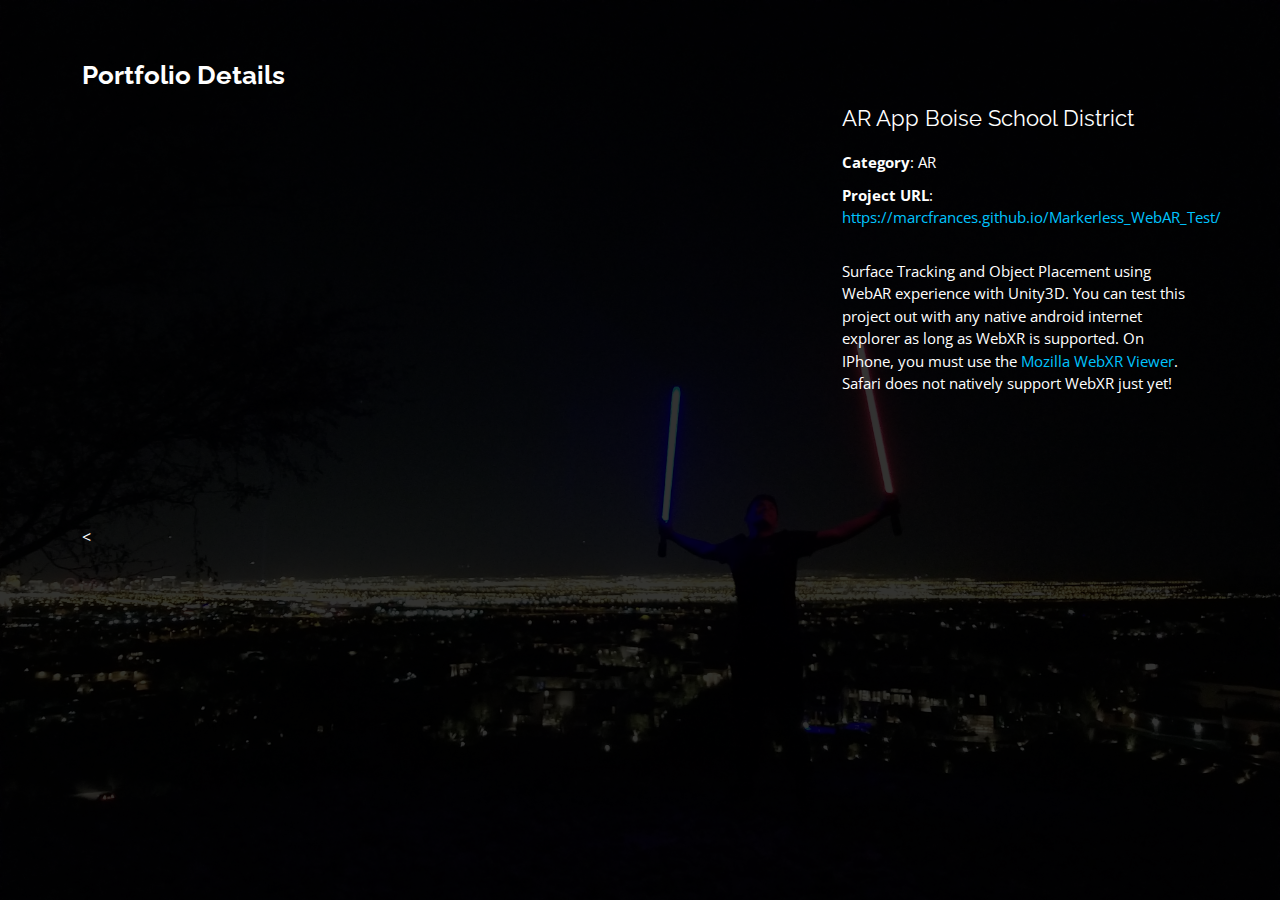
==== ASD-details.html @ 4b5dd37d "New Update" ====
<!DOCTYPE html>
<html lang="en">

<head>
  <meta charset="utf-8">
  <meta content="width=device-width, initial-scale=1.0" name="viewport">

  <title>Portfolio Details - Personal Bootstrap Template</title>
  <meta content="" name="description">
  <meta content="" name="keywords">

  <!-- Favicons -->
  <link href="assets/img/favicon.png" rel="icon">
  <link href="assets/img/apple-touch-icon.png" rel="apple-touch-icon">

  <!-- Google Fonts -->
  <link href="https://fonts.googleapis.com/css?family=Open+Sans:300,300i,400,400i,600,600i,700,700i|Raleway:300,300i,400,400i,500,500i,600,600i,700,700i|Poppins:300,300i,400,400i,500,500i,600,600i,700,700i" rel="stylesheet">

  <!-- Vendor CSS Files -->
  <link href="assets/vendor/bootstrap/css/bootstrap.min.css" rel="stylesheet">
  <link href="assets/vendor/bootstrap-icons/bootstrap-icons.css" rel="stylesheet">
  <link href="assets/vendor/boxicons/css/boxicons.min.css" rel="stylesheet">
  <link href="assets/vendor/glightbox/css/glightbox.min.css" rel="stylesheet">
  <link href="assets/vendor/remixicon/remixicon.css" rel="stylesheet">
  <link href="assets/vendor/swiper/swiper-bundle.min.css" rel="stylesheet">

  <!-- Template Main CSS File -->
  <link href="assets/css/style.css" rel="stylesheet">

</head>

<body>

  <main id="main">

    <!-- ======= Portfolio Details ======= -->
    <div id="portfolio-details" class="portfolio-details">
      <div class="container">

        <div class="row">

          <div class="col-lg-8">
            <h2 class="portfolio-title">Portfolio Details</h2>

            <div class="portfolio-details-slider swiper">
                <div class="video-container">
                    <iframe width="854" height="480" src="https://www.youtube.com/embed/a1tYuNZxPK4" title="YouTube video player" frameborder="0" allow="accelerometer; autoplay; clipboard-write; encrypted-media; gyroscope; picture-in-picture" allowfullscreen></iframe>
                </div>

                <<!--div class="swiper-wrapper align-items-center">
                <div class="swiper-slide">
                <img src="assets/img/portfolio/portfolio-details-2.jpg" alt="">
                </div>

                <div class="swiper-slide">
                    <img src="assets/img/portfolio/portfolio-details-3.jpg" alt="">
                </div>

                </div>
                <div class="swiper-pagination"></div>-->
            </div>

          </div>

          <div class="col-lg-4 portfolio-info">
            <h3>AR App Boise School District</h3>
            <ul>
              <li><strong>Category</strong>: AR</li>
              <!--<li><strong>Client</strong>: ASU Company</li>-->
              <!--<li><strong>Project date</strong>: 01 March, 2020</li>-->
              <li><strong>Project URL</strong>: <a href="#">https://marcfrances.github.io/Markerless_WebAR_Test/</a></li>
            </ul>

            <p>
              Surface Tracking and Object Placement using WebAR experience with Unity3D. You can test this project out with any native android internet explorer as long as WebXR is supported. On IPhone, you must use the <a href="https://apps.apple.com/us/app/webxr-viewer/id1295998056">Mozilla WebXR Viewer</a>. Safari does not natively support WebXR just yet!
            </p>
          </div>

        </div>

      </div>
    </div><!-- End Portfolio Details -->

  </main><!-- End #main -->


  <!-- Vendor JS Files -->
  <script src="assets/vendor/purecounter/purecounter.js"></script>
  <script src="assets/vendor/bootstrap/js/bootstrap.bundle.min.js"></script>
  <script src="assets/vendor/glightbox/js/glightbox.min.js"></script>
  <script src="assets/vendor/isotope-layout/isotope.pkgd.min.js"></script>
  <script src="assets/vendor/swiper/swiper-bundle.min.js"></script>
  <script src="assets/vendor/waypoints/noframework.waypoints.js"></script>
  <script src="assets/vendor/php-email-form/validate.js"></script>

  <!-- Template Main JS File -->
  <script src="assets/js/main.js"></script>

</body>

</html>
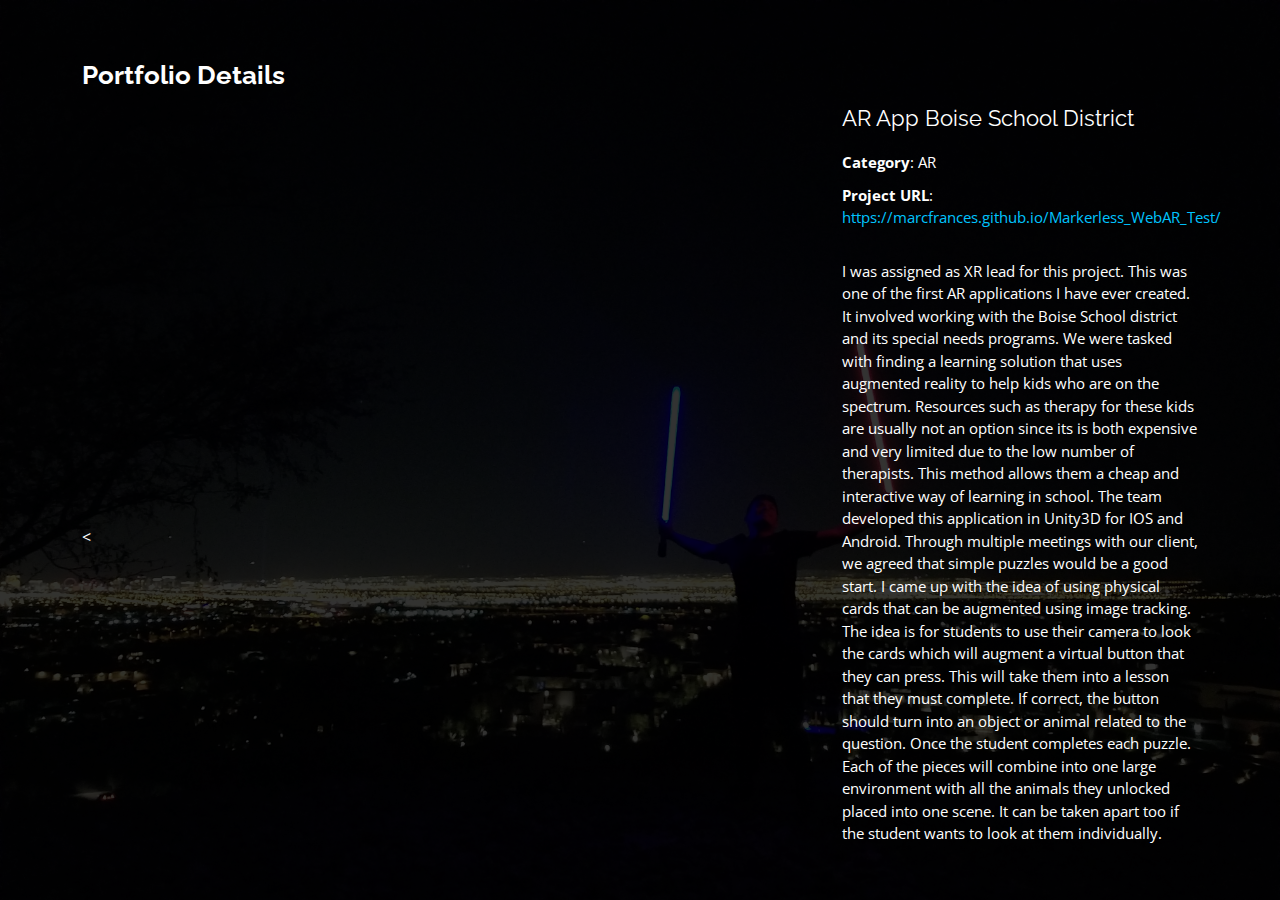
==== commit 585aef43: "New update" ====
--- a/ASD-details.html
+++ b/ASD-details.html
@@ -72,7 +72,7 @@
             </ul>
 
             <p>
-              Surface Tracking and Object Placement using WebAR experience with Unity3D. You can test this project out with any native android internet explorer as long as WebXR is supported. On IPhone, you must use the <a href="https://apps.apple.com/us/app/webxr-viewer/id1295998056">Mozilla WebXR Viewer</a>. Safari does not natively support WebXR just yet!
+                I was assigned as XR lead for this project. This was one of the first AR applications I have ever created. It involved working with the Boise School district and its special needs programs. We were tasked with finding a learning solution that uses augmented reality to help kids who are on the spectrum. Resources such as therapy for these kids are usually not an option since its is both expensive and very limited due to the low number of therapists. This method allows them a cheap and interactive way of learning in school. The team developed this application in Unity3D for IOS and Android. Through multiple meetings with our client, we agreed that simple puzzles would be a good start. I came up with the idea of using physical cards that can be augmented using image tracking. The idea is for students to use their camera to look the cards which will augment a virtual button that they can press. This will take them into a lesson that they must complete. If correct, the button should turn into an object or animal related to the question. Once the student completes each puzzle. Each of the pieces will combine into one large environment with all the animals they unlocked placed into one scene. It can be taken apart too if the student wants to look at them individually.
             </p>
           </div>
 
